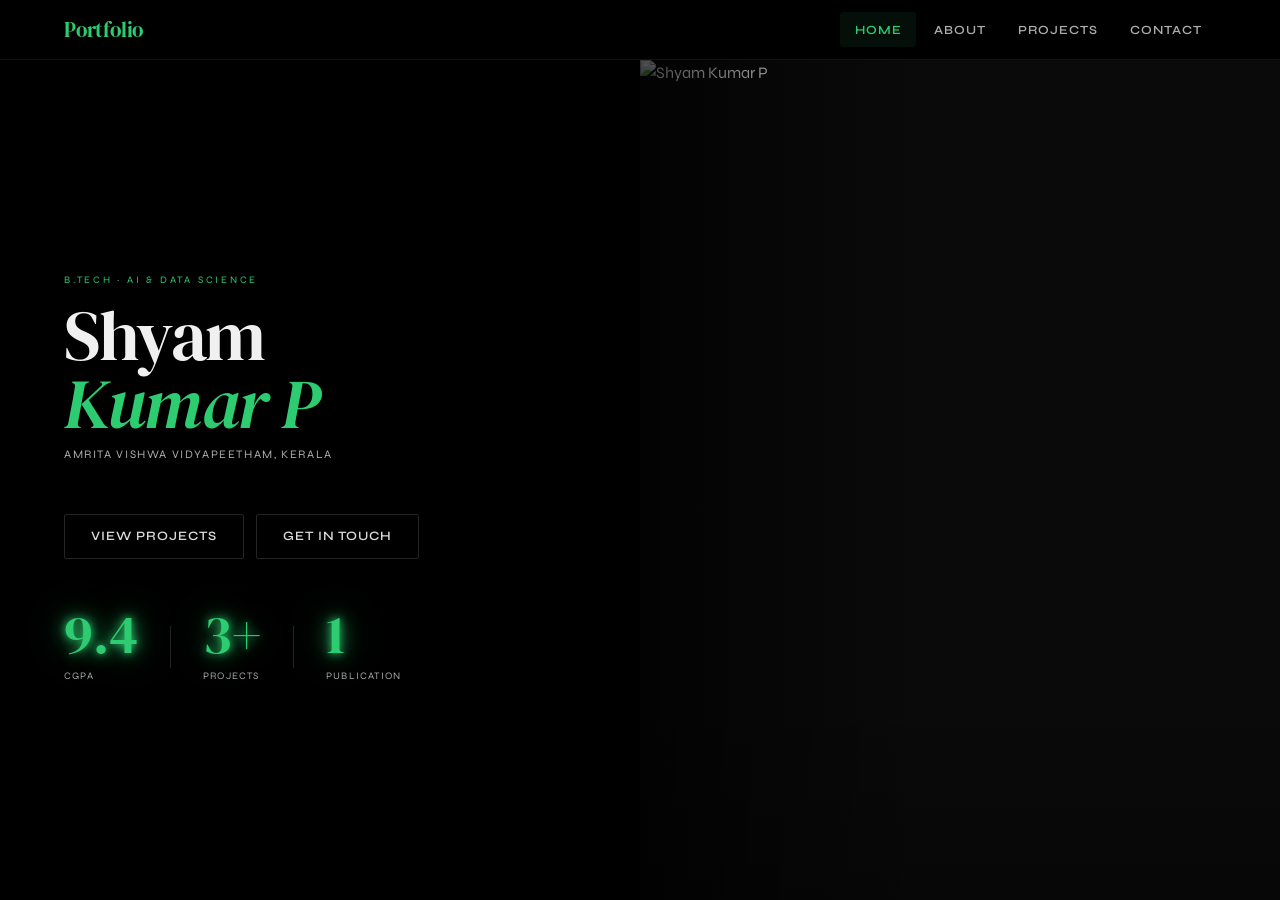
==== home.html @ e3089381 "Add files via upload" ====
<!DOCTYPE html>
<html lang="en">
<head>
  <meta charset="UTF-8"/>
  <meta name="viewport" content="width=device-width,initial-scale=1"/>
  <title>Home — Shyam Kumar P</title>
  <link rel="stylesheet" href="main style.css"/>
  <link href="https://fonts.googleapis.com/css2?family=DM+Serif+Display:ital@0;1&family=Syne:wght@400;600;700&display=swap" rel="stylesheet"/>
</head>
<body class="home-page">

  <nav class="topnav">
    <span class="nav-logo">Portfolio</span>
    <div class="nav-links">
      <a href="home.html" class="active">Home</a>
      <a href="about.html">About</a>
      <a href="projects.html">Projects</a>
      <a href="contact.html">Contact</a>
    </div>
  </nav>

  <div class="home-wrap">

    <!-- LEFT: Text -->
    <div class="h-text">
      <p class="h-tag">B.Tech · AI &amp; Data Science</p>
      <h1 class="h-name">Shyam<em>Kumar P</em></h1>
      <p class="h-univ">Amrita Vishwa Vidyapeetham, Kerala</p>
      <div class="h-btns">
        <a href="projects.html" class="btn btn-glow"><span>View Projects</span></a>
        <a href="contact.html"  class="btn btn-glow">Get In Touch</a>
      </div>
      <div class="h-stats">
        <div>
          <span class="stat-n cgpa-stat" id="cgpa-counter">0</span>
          <span class="stat-l">CGPA</span>
        </div>
        <div class="stat-div"></div>
        <div>
          <span class="stat-n d1">3+</span>
          <span class="stat-l">Projects</span>
        </div>
        <div class="stat-div"></div>
        <div>
          <span class="stat-n d2">1</span>
          <span class="stat-l">Publication</span>
        </div>
      </div>
    </div>

    <!-- RIGHT: Full-height photo -->
    <div class="h-visual">
      <img src="assets/profile.jpeg" alt="Shyam Kumar P" class="h-avatar"/>
    </div>

  </div>

  <script>
    /* ── CGPA count-up ── */
    const cgpaEl = document.getElementById('cgpa-counter');
    const target = 9.4;
    const duration = 1400;
    const start = performance.now();
    function animateCount(now) {
      const elapsed = now - start;
      const progress = Math.min(elapsed / duration, 1);
      const eased = 1 - Math.pow(1 - progress, 3);
      cgpaEl.textContent = (eased * target).toFixed(1);
      if (progress < 1) requestAnimationFrame(animateCount);
    }
    setTimeout(() => requestAnimationFrame(animateCount), 800);
  </script>

</body>
</html>
---- main style.css ----
:root {
    --bg:    #000000;
    --s1:    #0a0a0a;
    --s2:    #111111;
    --s3:    #1a1a1a;
    --brd:   rgba(255, 255, 255, 0.07);
    --brd2:  rgba(255, 255, 255, 0.14);
    --txt:   #f0f0f0;
    --txt2:  #dad9d9;
    --txt3:  #acacac;
    --a:     #2ecc71;
    --a2:    #25a34e;
    --ag:    linear-gradient(135deg, #1a7a38, #0d4d22);
    --ar:    46, 204, 113;
    --ff:    'DM Serif Display', Georgia, serif;
    --fb:    'Syne', system-ui, sans-serif;
    --ease:  cubic-bezier(0.4, 0, 0.2, 1);
}


/* ============================================
   RESET / BASE STYLES
   ============================================ */

*,
*::before,
*::after {
    box-sizing: border-box;
    margin: 0;
    padding: 0;
}

body {
    background: var(--bg);
    color: var(--txt);
    font-family: var(--fb);
    line-height: 1.6;
    -webkit-font-smoothing: antialiased;
    overflow-x: hidden;
}

a {
    text-decoration: none;
    color: inherit;
}

img {
    display: block;
    max-width: 100%;
}

ul {
    list-style: none;
}


/* ============================================
   KEYFRAME ANIMATIONS
   ============================================ */

@keyframes rise {
    from {
        opacity: 0;
        transform: translateY(28px);
    }
    to {
        opacity: 1;
        transform: translateY(0);
    }
}

@keyframes fadeup {
    from {
        opacity: 0;
        transform: translateY(12px);
    }
    to {
        opacity: 1;
        transform: translateY(0);
    }
}

@keyframes float-in {
    from {
        opacity: 0;
        transform: translateY(18px);
    }
    to {
        opacity: 1;
        transform: translateY(0);
    }
}

@keyframes slide-from-right {
    from {
        opacity: 0;
        transform: translateX(60px);
    }
    to {
        opacity: 1;
        transform: translateX(0);
    }
}

@keyframes spin {
    to {
        transform: rotate(360deg);
    }
}

@keyframes bob {
    0%, 100% {
        transform: translateY(0);
    }
    50% {
        transform: translateY(-8px);
    }
}

@keyframes blink {
    0%, 100% {
        opacity: 1;
    }
    50% {
        opacity: 0.3;
    }
}

@keyframes pulse {
    0%, 100% {
        box-shadow: 0 0 0 0 rgba(var(--ar), 0.35);
    }
    50% {
        box-shadow: 0 0 0 10px rgba(var(--ar), 0);
    }
}

@keyframes fill {
    from {
        width: 0;
    }
    to {
        width: var(--w);
    }
}

@keyframes vidFade {
    0%   { opacity: 0; }
    8%   { opacity: 0.7; }
    85%  { opacity: 0.7; }
    100% { opacity: 0; }
}

@keyframes glow-pulse {
    0%, 100% {
        text-shadow:
            0 0 20px rgba(var(--ar), 0.5),
            0 0 40px rgba(var(--ar), 0.25);
    }
    50% {
        text-shadow:
            0 0 30px rgba(var(--ar), 0.9),
            0 0 60px rgba(var(--ar), 0.45),
            0 0 90px rgba(var(--ar), 0.15);
    }
}

@keyframes cgpa-pop {
    0%   { opacity: 0; transform: scale(0.6) translateY(10px); }
    60%  { transform: scale(1.18) translateY(-4px); }
    80%  { transform: scale(0.96); }
    100% { opacity: 1; transform: scale(1) translateY(0); }
}

@keyframes border-glow {
    0%   { box-shadow:  2px  0   8px #2ecc71; }
    25%  { box-shadow:  0    2px 8px #2ecc71; }
    50%  { box-shadow: -2px  0   8px #2ecc71; }
    75%  { box-shadow:  0   -2px 8px #2ecc71; }
    100% { box-shadow:  2px  0   8px #2ecc71; }
}


/* ============================================
   NAVIGATION
   ============================================ */

.topnav {
    position: sticky;
    top: 0;
    z-index: 50;
    background: rgba(0, 0, 0, 0.92);
    backdrop-filter: blur(14px);
    border-bottom: 1px solid var(--brd);
    display: flex;
    align-items: center;
    justify-content: space-between;
    padding: 0 5vw;
    height: 60px;
}

.nav-logo {
    font-family: var(--ff);
    font-size: 1.3rem;
    color: var(--a);
    letter-spacing: -0.01em;
}

.nav-links {
    display: flex;
    gap: 0.2rem;
}

.nav-links a {
    padding: 0.45rem 0.9rem;
    font-size: 0.78rem;
    font-weight: 600;
    letter-spacing: 0.08em;
    text-transform: uppercase;
    color: var(--txt3);
    border-radius: 3px;
    transition: color 0.25s, background 0.25s;
}

.nav-links a:hover,
.nav-links a.active {
    color: var(--a);
    background: rgba(var(--ar), 0.07);
}


/* ============================================
   SHARED PAGE LAYOUT
   ============================================ */

.page {
    min-height: calc(100vh - 60px);
    padding: 1.8rem 5vw 3rem;
    animation: fadeup 0.4s var(--ease) both;
    position: relative;
    z-index: 1;
}

/* Section header */
.sh {
    margin-bottom: 2.5rem;
}

.sh-title {
    font-family: var(--ff);
    font-size: clamp(2rem, 5vw, 3.2rem);
    font-weight: 400;
    line-height: 1.1;
}

.sh-title em {
    font-style: italic;
    color: var(--a);
}

.sh-line {
    width: 46px;
    height: 2px;
    background: var(--ag);
    margin-top: 1rem;
    border-radius: 1px;
}

/* Buttons */
.btn {
    margin-top: 2rem;
    display: inline-flex;
    align-items: center;
    gap: 0.5rem;
    padding: 0.7rem 1.6rem;
    border: 1px solid var(--brd2);
    color: var(--txt2);
    font-family: var(--fb);
    font-size: 0.8rem;
    font-weight: 600;
    border-radius: 2px;
    letter-spacing: 0.08em;
    text-transform: uppercase;
    transition: color 0.3s, border-color 0.3s, transform 0.3s;
}

.btn:hover {
    color: var(--a);
    border-color: var(--a);
    transform: translateY(-2px);
}

.btn-glow {
    animation: border-glow 2s linear infinite;
}


/* ============================================
   FOOTER
   ============================================ */

.site-footer {
    background: var(--s1);
    border-top: 1px solid var(--brd);
    padding: 1.2rem 5vw;
    display: flex;
    flex-wrap: wrap;
    align-items: center;
    justify-content: space-between;
    gap: 1rem;
    position: relative;
    z-index: 1;
}

.f-copy {
    font-size: 0.68rem;
    color: var(--txt3);
    letter-spacing: 0.05em;
}

.f-copy em {
    color: var(--a);
    font-style: normal;
}


/* ============================================
   ENTRY PAGE (index.html)
   ============================================ */

.entry {
    position: relative;
    min-height: 100vh;
    display: flex;
    align-items: center;
    justify-content: center;
    overflow: hidden;
}

.entry video {
    position: absolute;
    inset: 0;
    width: 100%;
    height: 100%;
    object-fit: cover;
    object-position: center;
    animation: vidFade 24s ease-in-out infinite;
    opacity: 0;
}

.entry::before {
    content: '';
    position: absolute;
    inset: 0;
    z-index: 1;
    background:
        linear-gradient(to top,    rgba(0, 0, 0, 1)    0%, rgba(0, 0, 0, 0)    45%),
        linear-gradient(to bottom, rgba(0, 0, 0, 0.92) 0%, rgba(0, 0, 0, 0)    22%),
        linear-gradient(to right,  rgba(0, 0, 0, 0.65) 0%, transparent 35%, transparent 65%, rgba(0, 0, 0, 0.65) 100%);
}

.e-wrap {
    position: relative;
    z-index: 2;
    text-align: center;
    padding: 0 1rem;
}

.e-tag {
    font-size: 0.68rem;
    letter-spacing: 0.3em;
    text-transform: uppercase;
    color: var(--a);
    display: flex;
    align-items: center;
    gap: 1rem;
    justify-content: center;
    margin-bottom: 1.4rem;
    animation: rise 0.8s var(--ease) 0.2s both;
}

.e-tag span {
    width: 36px;
    height: 1px;
    background: var(--a);
    opacity: 0.4;
}

.e-name {
    font-family: var(--ff);
    font-size: clamp(4rem, 11vw, 8.5rem);
    font-weight: 400;
    line-height: 0.92;
    letter-spacing: -0.02em;
    animation: rise 0.9s var(--ease) 0.35s both;
}

.e-name em {
    font-style: italic;
    color: var(--a);
    display: block;
}

.e-btn {
    margin-top: 1.5rem;
    display: inline-flex;
    align-items: center;
    padding: 0.5rem 1.5rem;
    border: 2px solid var(--a);
    color: var(--a);
    font-family: var(--fb);
    font-size: 0.82rem;
    font-weight: 600;
    letter-spacing: 0.1em;
    text-transform: uppercase;
    border-radius: 5px;
    position: relative;
    overflow: hidden;
    transition: color 0.3s;
    animation: rise 0.9s var(--ease) 0.65s both;
}

.e-btn::before {
    content: '';
    position: absolute;
    inset: 0;
    background: var(--a);
    transform: translateX(-101%);
    transition: transform 0.35s var(--ease);
}

.e-btn:hover::before {
    transform: translateX(0);
}

.e-btn:hover {
    color: var(--bg);
}

.e-btn span {
    position: relative;
    z-index: 1;
}


/* ============================================
   HOME PAGE
   ============================================ */

body.home-page {
    overflow: hidden;
    height: 100vh;
}

.home-wrap {
    display: grid;
    grid-template-columns: 1fr 1fr;
    height: calc(100vh - 60px);
    max-height: calc(100vh - 60px);
    overflow: hidden;
    position: relative;
}

/* Left text column */
.h-text {
    padding: 4rem 5vw;
    display: flex;
    flex-direction: column;
    justify-content: center;
    position: relative;
    z-index: 1;
}

.h-tag {
    font-size: 0.62rem;
    color: var(--a);
    letter-spacing: 0.28em;
    text-transform: uppercase;
    margin-bottom: 0.8rem;
    animation: float-in 0.7s var(--ease) 0.1s both;
}

.h-name {
    font-family: var(--ff);
    font-size: clamp(2.8rem, 5.5vw, 5rem);
    font-weight: 400;
    line-height: 0.97;
    letter-spacing: -0.02em;
    margin-bottom: 0.4rem;
    animation: float-in 0.7s var(--ease) 0.2s both;
}

.h-name em {
    display: block;
    color: var(--a);
    font-style: italic;
}

.h-univ {
    font-size: 0.72rem;
    color: var(--txt3);
    letter-spacing: 0.14em;
    text-transform: uppercase;
    margin-bottom: 1.2rem;
    animation: float-in 0.7s var(--ease) 0.3s both;
}

.h-btns {
    display: flex;
    gap: 0.8rem;
    flex-wrap: wrap;
    margin-bottom: 3rem;
    animation: float-in 0.7s var(--ease) 0.5s both;
}

/* Stats */
.h-stats {
    display: flex;
    gap: 2rem;
    align-items: center;
    animation: float-in 0.7s var(--ease) 0.6s both;
}

.stat-n {
    display: block;
    font-family: var(--ff);
    font-size: 3.4rem;
    color: var(--a);
    line-height: 1;
    animation: cgpa-pop 0.9s var(--ease) 0.7s both, glow-pulse 2.5s ease-in-out 1.6s infinite;
    text-shadow:
        0 0 8px  rgba(var(--ar), 1),
        0 0 20px rgba(var(--ar), 0.8),
        0 0 40px rgba(var(--ar), 0.5);
}

.stat-n.d1 { animation-delay: 0.8s; }
.stat-n.d2 { animation-delay: 1.6s; }

.stat-l {
    font-size: 0.62rem;
    color: var(--txt3);
    letter-spacing: 0.12em;
    text-transform: uppercase;
    margin-top: 0.2rem;
}

.stat-div {
    width: 1px;
    height: 42px;
    background: var(--brd2);
}

/* Right photo */
.h-visual {
    position: relative;
    overflow: hidden;
    background: var(--s1);
    width: 100%;
    height: 100%;
    animation: slide-from-right 0.9s var(--ease) 0.3s both;
}

.h-visual::before {
    content: '';
    position: absolute;
    inset: 0;
    z-index: 1;
    background:
        linear-gradient(to right, rgba(0, 0, 0, 0.7) 0%, transparent 45%),
        linear-gradient(to top,   rgba(0, 0, 0, 0.3) 0%, transparent 25%);
}

.h-avatar {
    width: 100%;
    height: 100%;
    object-fit: cover;
    object-position: center 30%;
    display: block;
    filter: grayscale(15%);
    transition: filter 0.5s;
}

.h-visual:hover .h-avatar {
    filter: grayscale(0%);
}


/* ============================================
   ABOUT PAGE
   ============================================ */

/* Hero header */
.about-hero {
    display: flex;
    align-items: flex-end;
    gap: 2.5rem;
    margin-bottom: 2.5rem;
    padding-bottom: 2rem;
    border-bottom: 1px solid var(--brd);
    position: relative;
}

.about-hero::after {
    content: '';
    position: absolute;
    bottom: -1px;
    left: 0;
    width: 80px;
    height: 2px;
    background: var(--ag);
}

.hero-number {
    font-family: var(--ff);
    font-size: clamp(3.5rem, 8vw, 6rem);
    line-height: 1;
    color: transparent;
    -webkit-text-stroke: 1px rgba(46, 204, 113, 0.18);
    letter-spacing: -0.04em;
    user-select: none;
    flex-shrink: 0;
}

.hero-text h1 {
    font-family: var(--ff);
    font-size: clamp(2.2rem, 5vw, 3.8rem);
    line-height: 1.05;
    font-weight: 400;
}

.hero-text h1 em {
    color: var(--a);
    font-style: italic;
}

.hero-sub {
    font-size: 0.78rem;
    color: var(--a);
    letter-spacing: 0.22em;
    text-transform: uppercase;
    margin-top: 0.5rem;
}

/* Bio + facts bento */
.about-bento {
    display: grid;
    grid-template-columns: 1.15fr 1fr;
    gap: 2.5rem;
    margin-bottom: 4rem;
}

.bio-block {
    background: var(--s1);
    border: 1px solid var(--brd);
    border-radius: 12px;
    padding: 2rem;
    position: relative;
    overflow: hidden;
}

.bio-block::before {
    content: '"';
    font-family: var(--ff);
    font-size: 8rem;
    color: rgba(46, 204, 113, 0.05);
    position: absolute;
    top: -1rem;
    left: 1rem;
    line-height: 1;
    pointer-events: none;
}

.bio-label {
    font-size: 0.62rem;
    color: var(--a);
    letter-spacing: 0.25em;
    text-transform: uppercase;
    margin-bottom: 1rem;
    display: flex;
    align-items: center;
    gap: 0.6rem;
}

.bio-label::after {
    content: '';
    height: 1px;
    flex: 1;
    background: var(--brd2);
}

.bio-block p {
    color: var(--txt2);
    font-size: 0.92rem;
    line-height: 1.9;
    margin-bottom: 0.9rem;
}

.bio-block p:last-child {
    margin-bottom: 0;
}

/* Quick facts */
.facts-block {
    display: flex;
    flex-direction: column;
    gap: 1rem;
}

.fact-card {
    background: var(--s1);
    border: 1px solid var(--brd);
    border-radius: 10px;
    padding: 1.1rem 1.4rem;
    display: flex;
    align-items: center;
    gap: 1rem;
    transition: border-color 0.3s, transform 0.3s;
}

.fact-card:hover {
    border-color: rgba(46, 204, 113, 0.22);
    transform: translateX(4px);
}

.fact-icon {
    width: 38px;
    height: 38px;
    background: rgba(46, 204, 113, 0.06);
    border: 1px solid rgba(46, 204, 113, 0.12);
    border-radius: 8px;
    display: grid;
    place-items: center;
    font-size: 1.1rem;
    flex-shrink: 0;
}

.fact-label {
    font-size: 0.58rem;
    color: var(--txt3);
    letter-spacing: 0.18em;
    text-transform: uppercase;
    display: block;
    margin-bottom: 0.18rem;
}

.fact-value {
    font-size: 0.85rem;
    color: var(--txt2);
    font-weight: 600;
}

/* Section dividers */
.section-divider {
    display: flex;
    align-items: center;
    gap: 1.2rem;
    margin-bottom: 2rem;
}

.section-divider h2 {
    font-family: var(--ff);
    font-size: clamp(1.6rem, 3.5vw, 2.4rem);
    font-weight: 400;
    white-space: nowrap;
}

.section-divider h2 em {
    color: var(--a);
    font-style: italic;
}

.section-divider::after {
    content: '';
    flex: 1;
    height: 1px;
    background: var(--brd);
}


/* ============================================
   CERTIFICATIONS
   ============================================ */

.cert-grid {
    display: grid;
    grid-template-columns: repeat(3, 1fr);
    gap: 1.2rem;
    margin-bottom: 4rem;
}

.cert-card {
    background: var(--s1);
    border: 1px solid var(--brd);
    border-radius: 12px;
    border-color: #1a7a387c;
    padding: 1.6rem;
    position: relative;
    overflow: hidden;
    cursor: pointer;
    transition: transform 0.35s var(--ease), border-color 0.35s, box-shadow 0.35s;
}

.cert-card::before {
    content: '';
    position: absolute;
    top: 0;
    left: 0;
    right: 0;
    height: 3px;
    background: var(--ag);
    opacity: 0;
    transition: opacity 0.35s;
}

.cert-card:hover {
    transform: translateY(-6px);
    border-color: rgba(46, 204, 113, 0.25);
    box-shadow: 0 20px 50px rgba(0, 0, 0, 0.5), 0 0 0 1px rgba(46, 204, 113, 0.08);
}

.cert-card:hover::before {
    opacity: 1;
}

.cert-issuer-row {
    display: flex;
    align-items: center;
    justify-content: space-between;
    margin-bottom: 1.2rem;
}

.cert-issuer-badge {
    font-size: 0.6rem;
    font-weight: 700;
    letter-spacing: 0.12em;
    text-transform: uppercase;
    padding: 0.22rem 0.65rem;
    border-radius: 20px;
    border: 1px solid;
}

.cert-issuer-badge.infosys {
    color: #0097d5;
    border-color: rgba(0, 151, 213, 0.25);
    background: rgba(0, 151, 213, 0.05);
}

.cert-issuer-badge.datacamp {
    color: #03ef62;
    border-color: rgba(3, 239, 98, 0.25);
    background: rgba(3, 239, 98, 0.05);
}

.cert-year {
    font-size: 0.68rem;
    color: var(--txt3);
    font-weight: 600;
    letter-spacing: 0.08em;
}

.cert-title {
    font-family: var(--ff);
    font-size: 1.05rem;
    font-weight: 400;
    color: var(--txt);
    line-height: 1.3;
    margin-bottom: 0.5rem;
}

.cert-org-name {
    font-size: 0.73rem;
    color: var(--txt3);
}

.cert-footer {
    margin-top: 1.3rem;
    padding-top: 1rem;
    border-top: 1px solid var(--brd);
    display: flex;
    align-items: center;
    gap: 0.5rem;
}

.cert-dot-live {
    width: 6px;
    height: 6px;
    background: var(--a);
    border-radius: 50%;
    box-shadow: 0 0 6px var(--a);
    animation: pulse 2s ease-in-out infinite;
    flex-shrink: 0;
}

.cert-verified {
    font-size: 0.62rem;
    color: var(--txt3);
    letter-spacing: 0.1em;
    text-transform: uppercase;
}

.cert-hours {
    margin-left: auto;
    font-size: 0.62rem;
    color: var(--a);
    font-weight: 700;
    letter-spacing: 0.08em;
}

/* Cert link buttons */
.cert-links {
    margin-top: 1rem;
    padding-top: 1rem;
    border-top: 1px solid var(--brd);
    display: flex;
    gap: 0.6rem;
    flex-wrap: wrap;
}

.cert-link-btn {
    display: inline-flex;
    align-items: center;
    gap: 0.35rem;
    font-size: 0.62rem;
    font-weight: 700;
    letter-spacing: 0.1em;
    text-transform: uppercase;
    padding: 0.28rem 0.75rem;
    border-radius: 4px;
    border: 1px solid var(--brd2);
    color: var(--txt3);
    text-decoration: none;
    transition: color 0.25s, border-color 0.25s, background 0.25s;
}

.cert-link-btn:hover {
    color: var(--a);
    border-color: rgba(46, 204, 113, 0.3);
    background: rgba(46, 204, 113, 0.04);
}

.cert-link-btn svg {
    width: 11px;
    height: 11px;
    stroke: currentColor;
    fill: none;
    stroke-width: 2;
    flex-shrink: 0;
}


/* ============================================
   SKILLS SECTION
   ============================================ */

.skills-bento {
    display: grid;
    grid-template-columns: 1fr 1fr;
    gap: 1.5rem;
    margin-bottom: 4rem;
}

.skill-panel {
    background: var(--s1);
    border: 1px solid var(--brd);
    border-color: #1a7a387c;
    border-radius: 12px;
    padding: 1.8rem;
}

.panel-label {
    font-size: 0.6rem;
    color: var(--a);
    letter-spacing: 0.22em;
    text-transform: uppercase;
    margin-bottom: 1.2rem;
    display: flex;
    align-items: center;
    gap: 0.6rem;
}

.panel-label::after {
    content: '';
    height: 1px;
    flex: 1;
    background: var(--brd2);
}

.skill-grid-new {
    display: grid;
    grid-template-columns: 1fr 1fr;
    gap: 0.6rem;
}

.skill-card-new {
    background: var(--s2);
    border: 1px solid var(--brd);
    border-radius: 8px;
    padding: 0.8rem 0.9rem;
    display: flex;
    align-items: center;
    gap: 0.7rem;
    transition: border-color 0.3s, transform 0.25s;
}

.skill-card-new:hover {
    border-color: rgba(46, 204, 113, 0.2);
    transform: translateY(-2px);
}

.sk-emoji {
    font-size: 1.1rem;
    flex-shrink: 0;
}

.sk-name-new {
    font-size: 0.78rem;
    color: var(--txt2);
    font-weight: 600;
}

/* Tags */
.tags-panel {
    display: flex;
    flex-wrap: wrap;
    gap: 0.5rem;
    align-content: flex-start;
}

.tags-panel span {
    background: var(--s2);
    border: 1px solid var(--brd);
    color: var(--txt3);
    font-size: 0.8rem;
    font-weight: 600;
    letter-spacing: 0.05em;
    padding: 0.5rem 0.75rem;
    border-radius: 10px;
    text-transform: uppercase;
    transition: color 0.25s, border-color 0.25s, background 0.25s;
}

.tags-panel span:hover {
    color: var(--a);
    border-color: rgba(46, 204, 113, 0.3);
    background: rgba(46, 204, 113, 0.04);
}

/* Languages */
.lang-list {
    display: flex;
    flex-direction: column;
    gap: 0.55rem;
}

.lang-item {
    display: flex;
    align-items: center;
    gap: 1rem;
    padding: 0.75rem 1rem;
    background: var(--s2);
    border: 1px solid var(--brd);
    border-radius: 8px;
    transition: border-color 0.3s;
}

.lang-item:hover {
    border-color: var(--brd2);
}

.lang-badge {
    font-size: 0.6rem;
    font-weight: 700;
    letter-spacing: 0.08em;
    padding: 0.2rem 0.55rem;
    border-radius: 4px;
    background: var(--s3);
    border: 1px solid var(--brd2);
    color: var(--txt3);
    flex-shrink: 0;
    min-width: 36px;
    text-align: center;
}

.lang-name {
    font-size: 0.85rem;
    color: var(--txt2);
    font-weight: 600;
    flex: 1;
}

.lang-level {
    font-size: 0.62rem;
    color: var(--txt3);
    letter-spacing: 0.1em;
    text-transform: uppercase;
}


/* ============================================
   PROJECTS PAGE
   ============================================ */

.proj-grid {
    display: grid;
    grid-template-columns: repeat(3, 1fr);
    gap: 1.5rem;
}

.card {
    background: var(--s1);
    border: 1px solid var(--brd);
    border-radius: 8px;
    overflow: hidden;
    transition: transform 0.35s var(--ease), box-shadow 0.35s, border-color 0.35s;
}

.card:hover {
    transform: translateY(-6px);
    box-shadow: 0 20px 50px rgba(0, 0, 0, 0.6), 0 0 0 1px rgba(var(--ar), 0.12);
    border-color: rgba(var(--ar), 0.5);
}

.card-img {
    position: relative;
    height: 400px;
    overflow: hidden;
    background: var(--s2);
    display: flex;
    align-items: center;
    justify-content: center;
}

.card-img img {
    width: 100%;
    height: 100%;
    object-fit: cover;
    object-position: center top;
    transition: transform 0.6s var(--ease), filter 0.4s;
    filter: grayscale(15%) brightness(0.85);
}

.card:hover .card-img img {
    transform: scale(1.05);
    filter: grayscale(0%) brightness(1);
}

.card-ov {
    position: absolute;
    inset: 0;
    background: rgba(0, 0, 0, 0.82);
    backdrop-filter: blur(4px);
    display: flex;
    align-items: center;
    justify-content: center;
    gap: 0.7rem;
    opacity: 0;
    transition: opacity 0.3s;
}

.card:hover .card-ov {
    opacity: 1;
}

.ov-btn {
    display: flex;
    align-items: center;
    gap: 0.4rem;
    padding: 0.5rem 1rem;
    background: var(--s3);
    border: 1px solid var(--brd2);
    color: var(--a);
    font-size: 0.75rem;
    font-weight: 700;
    border-radius: 4px;
    letter-spacing: 0.05em;
    text-transform: uppercase;
    transition: background 0.25s, transform 0.25s;
}

.ov-btn:hover {
    background: var(--a);
    color: var(--bg);
    transform: scale(1.05);
}

.card-body {
    padding: 1.1rem 1.25rem 1.3rem;
}

.c-tags {
    display: flex;
    flex-wrap: wrap;
    gap: 0.3rem;
    margin-bottom: 0.6rem;
}

.c-tag {
    font-size: 0.64rem;
    color: var(--a);
    background: rgba(var(--ar), 0.07);
    border: 1px solid rgba(var(--ar), 0.16);
    padding: 0.16rem 0.5rem;
    border-radius: 3px;
    font-weight: 700;
    letter-spacing: 0.06em;
    text-transform: uppercase;
}

.c-title {
    font-family: var(--ff);
    font-size: 1.1rem;
    margin-bottom: 0.4rem;
}

.c-desc {
    font-size: 0.8rem;
    color: var(--txt3);
    line-height: 1.65;
}

.c-pub {
    margin-top: 0.6rem;
    font-size: 0.8rem;
    color: var(--a);
    font-weight: 600;
    display: inline-block;
    transition: opacity 0.2s;
}

.c-pub:hover {
    opacity: 0.75;
    text-decoration: underline;
}

.c-pub::before {
    content: '📄 ';
}


/* ============================================
   CONTACT PAGE
   ============================================ */

.contact-grid {
    display: grid;
    grid-template-columns: 1fr 1.1fr;
    gap: 3rem;
    align-items: start;
}

.c-intro {
    font-size: 0.93rem;
    color: var(--txt2);
    line-height: 1.8;
    margin-bottom: 2rem;
}

.c-items {
    display: flex;
    flex-direction: column;
    gap: 0.75rem;
}

.c-item {
    display: flex;
    align-items: center;
    gap: 0.9rem;
    padding: 0.85rem 1rem;
    background: var(--s2);
    border: 1px solid var(--brd);
    border-radius: 6px;
    transition: border-color 0.3s, transform 0.3s;
}

.c-item:hover {
    border-color: var(--brd2);
    transform: translateX(4px);
}

.c-ico {
    width: 36px;
    height: 36px;
    background: rgba(var(--ar), 0.07);
    border-radius: 5px;
    display: grid;
    place-items: center;
    flex-shrink: 0;
    overflow: hidden;
}

.c-ico img {
    width: 22px;
    height: 22px;
    object-fit: contain;
}

.c-ico svg {
    width: 17px;
    height: 17px;
    stroke: var(--a);
    fill: none;
    stroke-width: 1.5;
}

.c-lbl {
    display: block;
    font-size: 0.62rem;
    color: var(--txt3);
    letter-spacing: 0.18em;
    text-transform: uppercase;
}

.c-val {
    font-size: 0.83rem;
    color: var(--txt2);
    font-weight: 600;
}

.form {
    display: flex;
    flex-direction: column;
    gap: 1rem;
}

.fg {
    display: flex;
    flex-direction: column;
    gap: 0.35rem;
}

.fg label {
    font-size: 0.64rem;
    color: var(--txt3);
    letter-spacing: 0.15em;
    text-transform: uppercase;
    font-weight: 600;
}

.fg input,
.fg textarea {
    background: var(--s2);
    border: 1px solid var(--brd);
    color: var(--txt);
    padding: 0.72rem 0.95rem;
    font-size: 0.88rem;
    font-family: var(--fb);
    border-radius: 5px;
    outline: none;
    resize: none;
    transition: border-color 0.3s, box-shadow 0.3s;
}

.fg input:focus,
.fg textarea:focus {
    border-color: rgba(var(--ar), 0.4);
    box-shadow: 0 0 0 3px rgba(var(--ar), 0.06);
}

.fg input::placeholder,
.fg textarea::placeholder {
    color: var(--txt3);
}

.form-btn {
    align-self: flex-start;
    padding: 0.75rem 1.8rem;
    background: var(--ag);
    color: var(--bg);
    font-family: var(--fb);
    font-size: 0.8rem;
    font-weight: 700;
    letter-spacing: 0.1em;
    text-transform: uppercase;
    border-radius: 2px;
    border: none;
    cursor: pointer;
    transition: opacity 0.3s, transform 0.3s, box-shadow 0.3s;
}

.form-btn:hover {
    opacity: 0.85;
    transform: translateY(-2px);
    box-shadow: 0 8px 24px rgba(var(--ar), 0.28);
}



/* ============================================
   RESPONSIVE — TABLET (max 900px)
   ============================================ */

@media (max-width: 900px) {

    .contact-grid {
        grid-template-columns: 1fr;
    }

    .home-wrap {
        min-height: auto;
        padding: 2rem 0;
    }

    .h-visual {
        display: none;
    }

    .proj-grid {
        grid-template-columns: 1fr 1fr;
    }

    .about-bento,
    .skills-bento {
        grid-template-columns: 1fr;
    }

    .cert-grid {
        grid-template-columns: 1fr;
    }

    .about-hero {
        flex-direction: column;
        gap: 1rem;
        align-items: flex-start;
    }

    .hero-number {
        font-size: 5rem;
    }

}


/* ============================================
   RESPONSIVE — MOBILE (max 600px)
   ============================================ */

@media (max-width: 600px) {

    .nav-links a {
        padding: 0.4rem 0.55rem;
        font-size: 0.7rem;
    }

    .page {
        padding: 2.5rem 1.2rem 2rem;
    }

    .skill-grid-new {
        grid-template-columns: 1fr;
    }

    .proj-grid {
        grid-template-columns: 1fr;
    }

    .cert-grid {
        grid-template-columns: 1fr;
    }

    .site-footer {
        flex-direction: column;
        align-items: flex-start;
    }

}
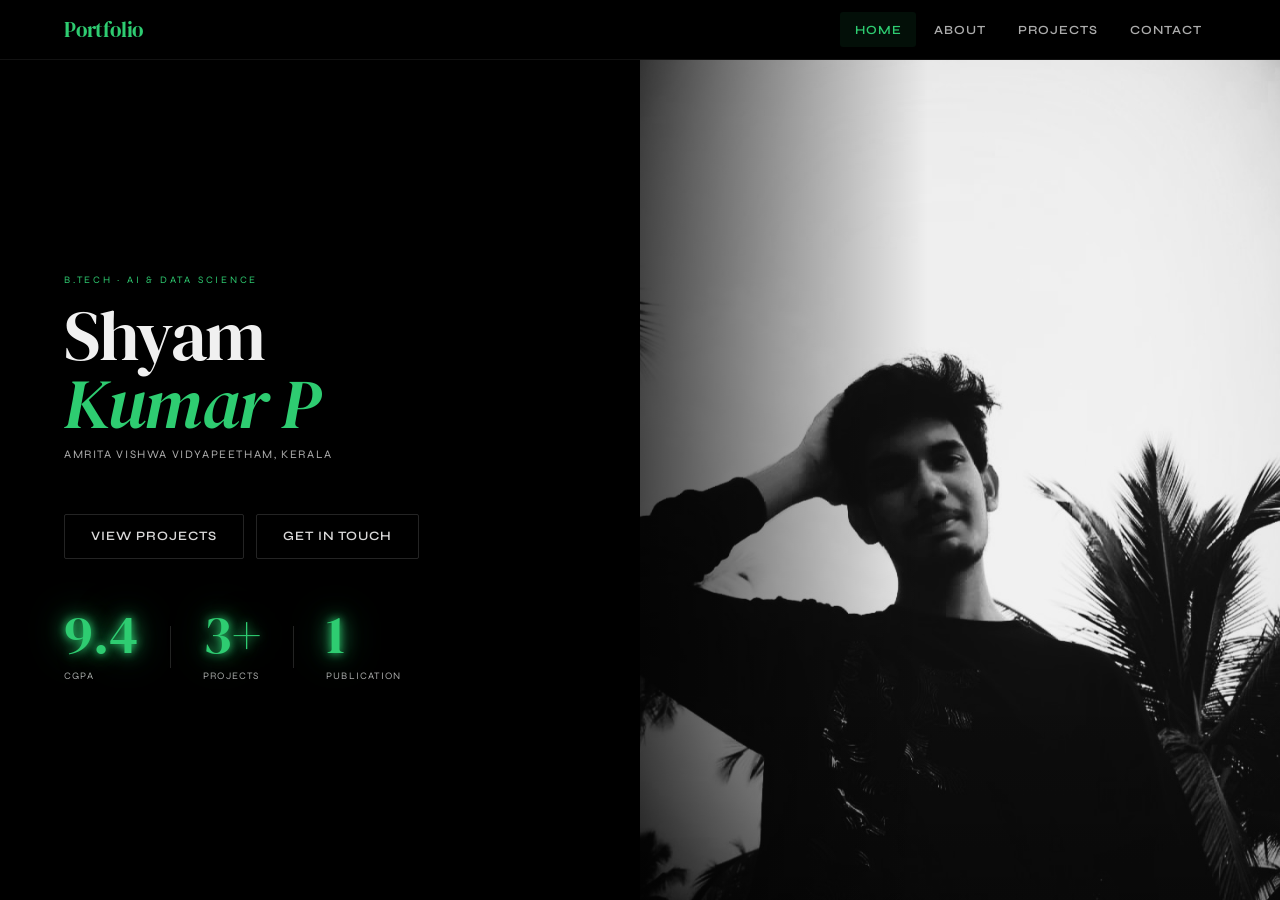
==== commit 9e1ffb4d: "Update home.html" ====
--- a/home.html
+++ b/home.html
@@ -32,7 +32,7 @@
       </div>
       <div class="h-stats">
         <div>
-          <span class="stat-n cgpa-stat" id="cgpa-counter">0</span>
+          <span class="stat-n cgpa-stat" id="cgpa-counter">9.4</span>
           <span class="stat-l">CGPA</span>
         </div>
         <div class="stat-div"></div>
@@ -55,21 +55,5 @@
 
   </div>
 
-  <script>
-    /* ── CGPA count-up ── */
-    const cgpaEl = document.getElementById('cgpa-counter');
-    const target = 9.4;
-    const duration = 1400;
-    const start = performance.now();
-    function animateCount(now) {
-      const elapsed = now - start;
-      const progress = Math.min(elapsed / duration, 1);
-      const eased = 1 - Math.pow(1 - progress, 3);
-      cgpaEl.textContent = (eased * target).toFixed(1);
-      if (progress < 1) requestAnimationFrame(animateCount);
-    }
-    setTimeout(() => requestAnimationFrame(animateCount), 800);
-  </script>
-
 </body>
 </html>
